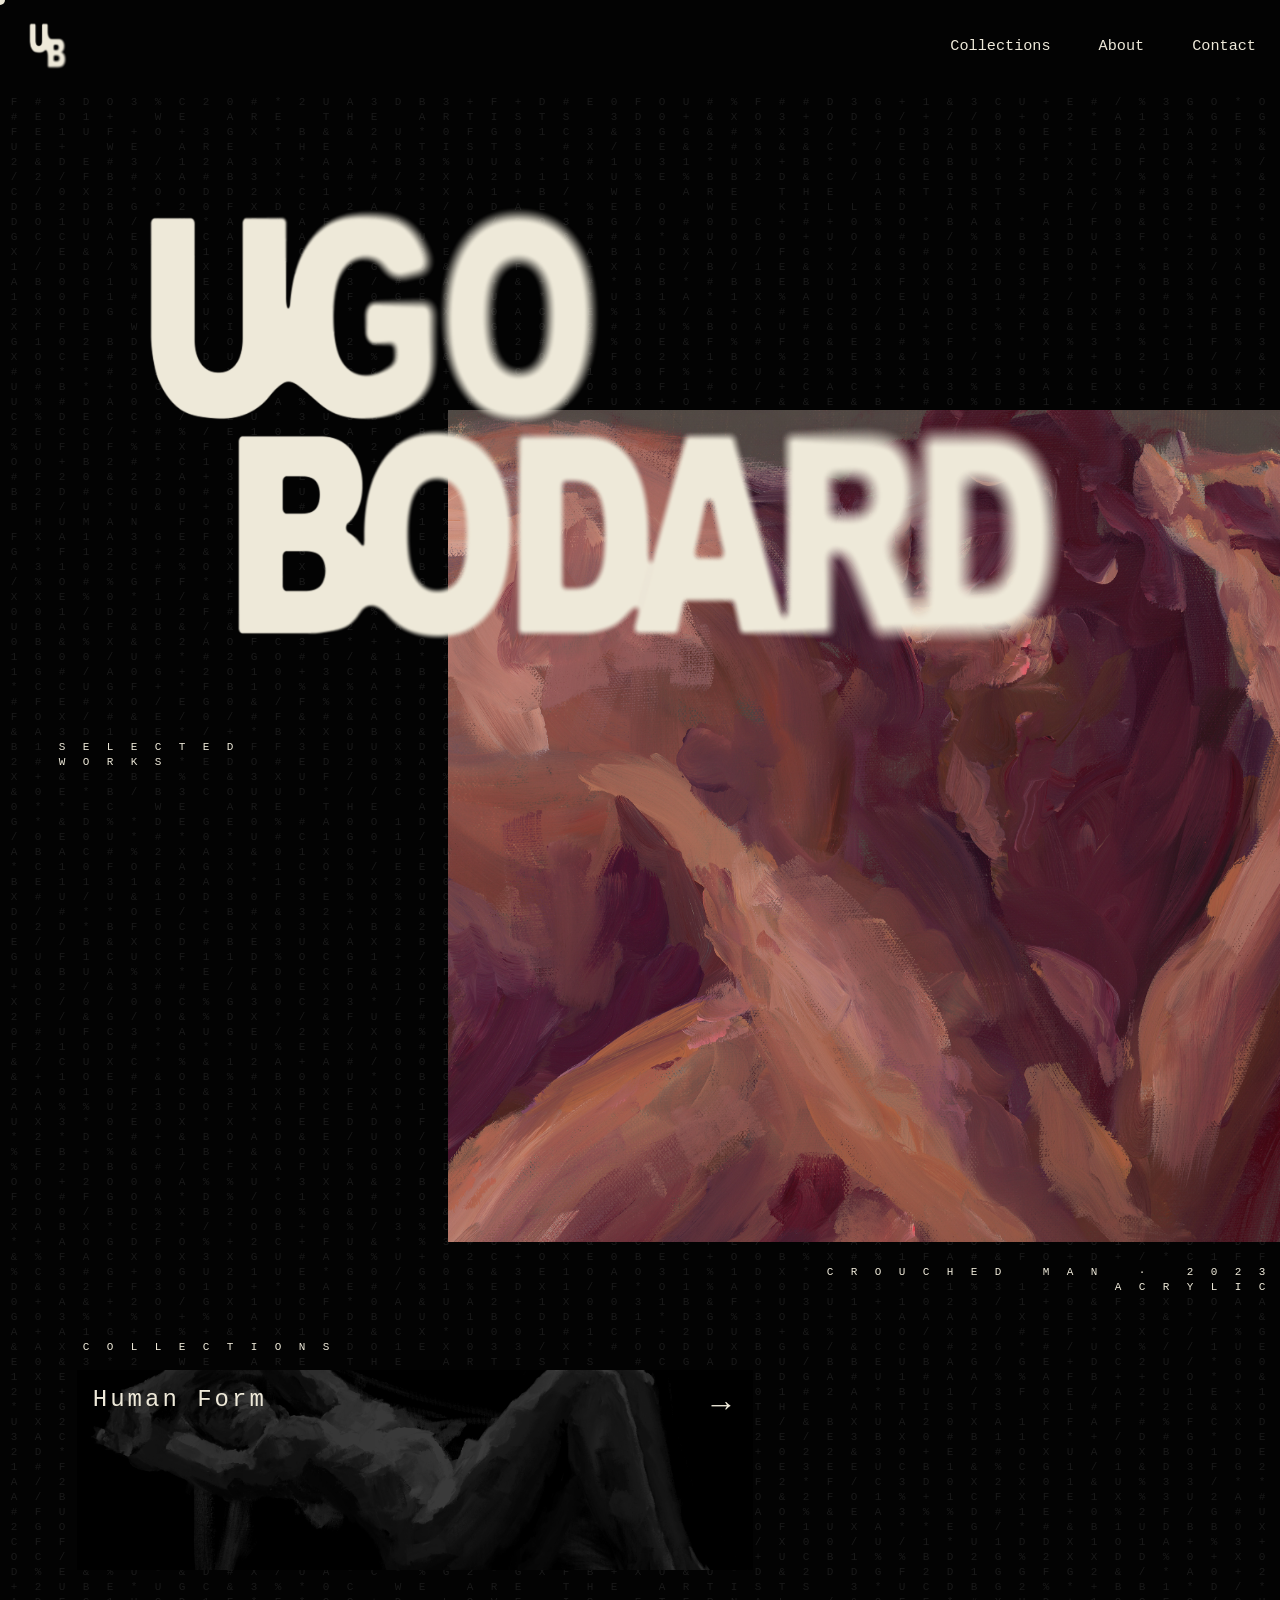
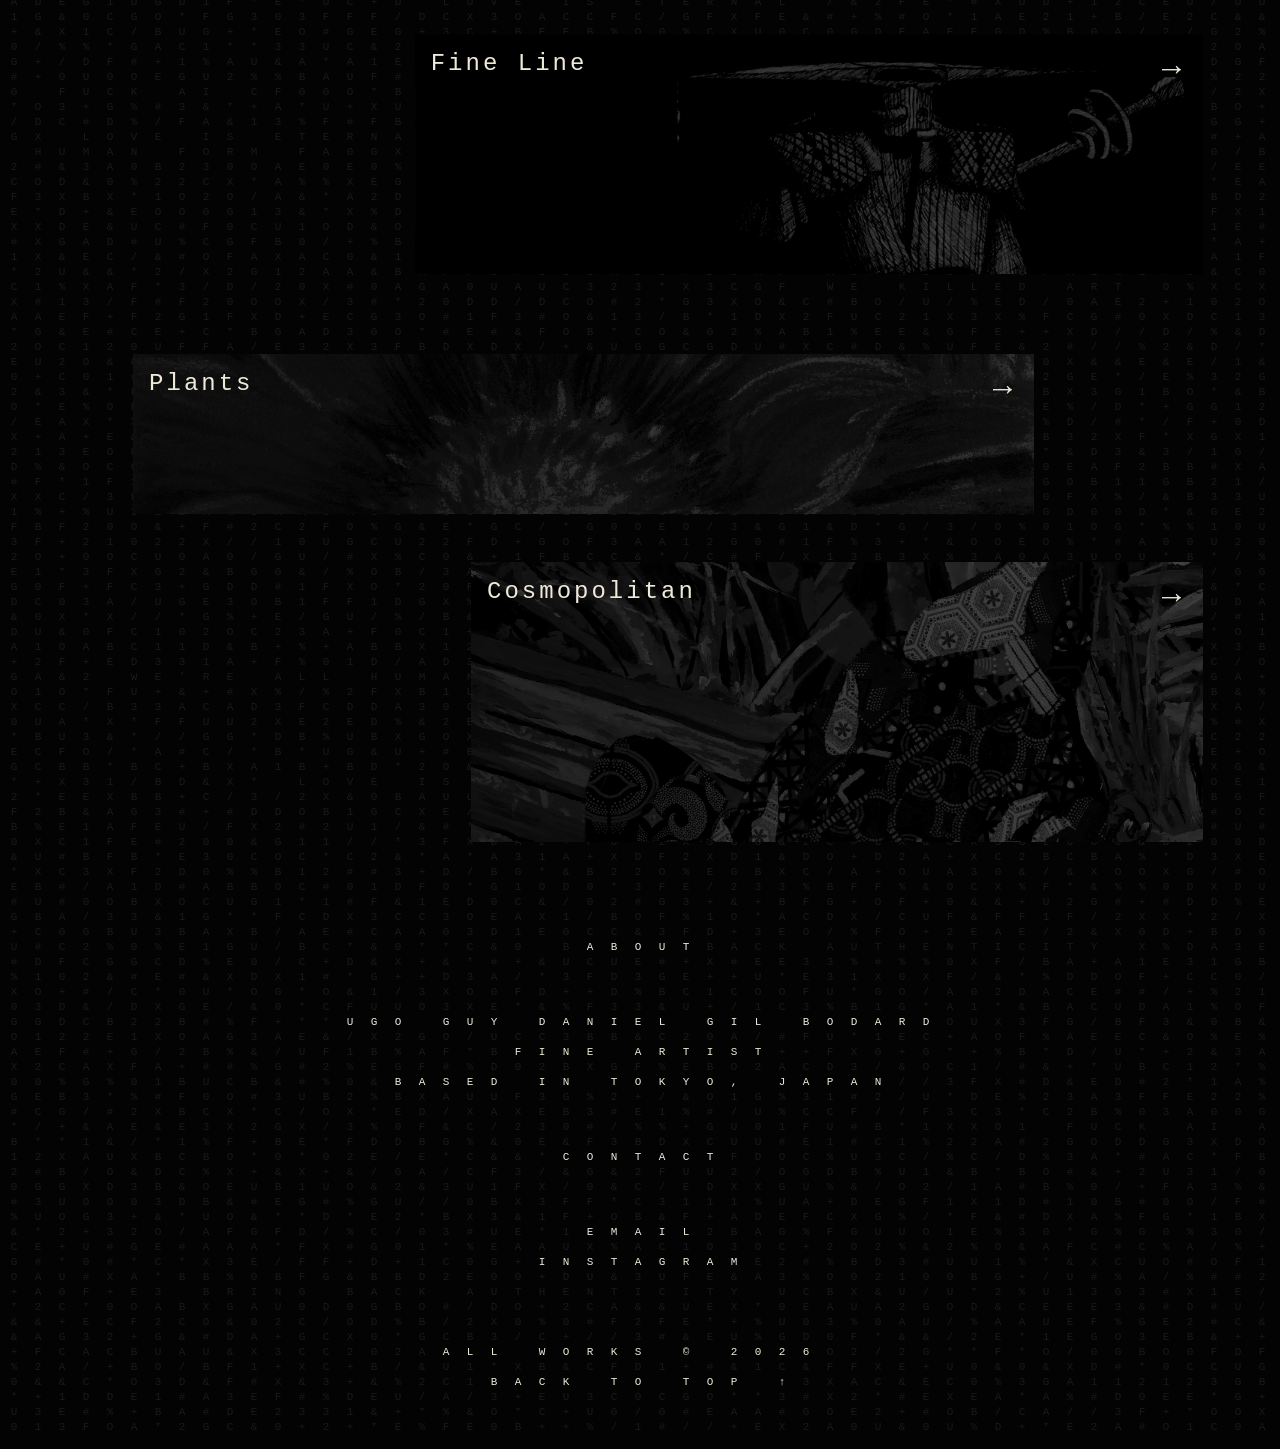
==== index.html @ 3a24d465 "Initial portfolio upload" ====
<!DOCTYPE html>
<html lang="en">
<head>
    <meta charset="UTF-8">
    <meta name="viewport" content="width=device-width, initial-scale=1.0">
    <link
        href="https://fonts.googleapis.com/css2?family=Archivo+Black&family=Lavishly+Yours&display=swap"
        rel="stylesheet"
    >

    <link rel="stylesheet" href="css/style.css">
</head>
<body>

    <div class="character-background">
        <canvas id="character-base"></canvas>
        <canvas id="character-hover"></canvas>
    </div>

    <div class="custom-cursor"></div>

    <header>
        <nav>
            <a href="index.html" class="logo">
                <img src="images/assets/UB Logo.png" alt="Ugo Bodard Signature">
            </a>

            <ul class="nav-links">
                <li><a href="#collections">Collections</a></li>
                <li><a href="#about">About</a></li>
                <li><a href="#contact">Contact</a></li>
            </ul>
        </nav>
    </header>

    <main>

        <div class="intro">

            <section class="hero">
                <div class="hero-title">
                    <img
                        src="images/assets/UB Title.png"
                        alt="Ugo Bodard"
                        class="hero-logo"
                    >
                </div>
            </section>

            <div class="featured">

                <div class="container">

                    <a href="collections/human-form.html?artwork=8" aria-label="View artwork 8 in Human Form">
                        <img
                            src="images/Hero1.jpg"
                            alt="Featured Artwork — view in Human Form"
                        >
                    </a>

                </div>

            </div>

        </div>

        <section class="collections" id="collections">

            <div class="container">

                <!-- Human Form -->
                <a href="collections/human-form.html" class="collection-card">

                    <img class="human-form-image"
                        src="images/Webp/Human Form/H10.webp"
                        alt="Human Form Collection">

                    <div class="overlay"></div>

                    <div class="card-content">

                        <h3>Human Form</h3>

                        <span>→</span>

                    </div>

                </a>

                <!-- Fine Line -->
                <a href="collections/fine-line.html" class="collection-card">

                    <img class="fine-line-image"
                        src="images/Webp/Fine Line/F4.webp"
                        alt="Fine Line Collection">

                    <div class="overlay"></div>

                    <div class="card-content">

                        <h3>Fine Line</h3>

                        <span>→</span>

                    </div>

                </a>

                <!-- Plants -->
                <a href="collections/plants.html" class="collection-card">

                    <img class="plants-image"
                        src="images/Webp/Plants/P5.webp"
                        alt="Plants Collection">

                    <div class="overlay"></div>

                    <div class="card-content">

                        <h3>Plants</h3>

                        <span>→</span>

                    </div>

                </a>

                <!-- Cosmopolitan -->
                <a href="collections/cosmopolitan.html" class="collection-card">

                    <img class="cosmopolitan-image"
                        src="images/Webp/Cosmopolitan/C7.webp"
                        alt="Cosmopolitan Collection">

                    <div class="overlay"></div>

                    <div class="card-content">

                        <h3>Cosmopolitan</h3>

                        <span>→</span>

                    </div>

                </a>

            </div>

        </section>

        <section class="about" id="about">

            <div class="container">

            </div>

        </section>

    </main>

    <footer id="contact">

    </footer>

    <script src="js/script.js"></script>
</body>
</html>
---- css/style.css ----
/* =========================================================
   VARIABLES / RESET
========================================================= */
:root{

    /* Colours */

    --background:#030303;
    --text:#eee9d9;
    --secondary:#BEBEB8;

    /* Fonts */

    --title-font:"Courier New", serif;
    --body-font:"Inter", sans-serif;

    /* Spacing */

    --space-xs:0.5rem;
    --space-sm:1rem;
    --space-md:2rem;
    --space-lg:4rem;
    --space-xl:8rem;

    /* Container */

    --container-width:1400px;

    /* Animation */

    --transition:300ms ease;

}

*{
    margin:0;
    padding:0;
    box-sizing:border-box;
}

/* =========================================================
   GLOBAL
========================================================= */

html{
    scroll-behavior:smooth;
}
body{
    background:var(--background);

    color:var(--text);

    font-family:var(--body-font);

    overflow-x:hidden;

    position: relative;
}
a,
button,
input,
textarea,
select,
[role="button"] {
    cursor: none;
}
* {
    cursor: none !important;
}
main {
    position: relative;
    z-index: 1;
}

/* =========================================================
   CUSTOM CURSOR
========================================================= */

@media (hover: none) and (pointer: coarse) {

    .custom-cursor {
        display: none;
    }

    #character-hover {
        display: none;
    }

}

.custom-cursor {
    position: fixed;

    width: 10px;
    height: 10px;

    border-radius: 50%;

    background: var(--text);

    pointer-events: none;

    z-index: 2147483647;

    transform: translate(-50%, -50%);

    mix-blend-mode: difference;

    transition:
        width 0.2s ease,
        height 0.2s ease;
}
.custom-cursor.active {
    width: 28px;
    height: 28px;
}

/* =========================================================
   CHARACTER BACKGROUND
========================================================= */

.character-background {
    position: absolute;

    top: 0;
    left: 0;

    width: 100%;
    height: 100%;

    z-index: 0;

    pointer-events: none;
}
#character-base,
#character-hover {
    position: absolute;

    top: 0;
    left: 0;

    width: 100%;
    height: 100%;
}
#character-hover {
    pointer-events: none;
}
.character {
    display: block;

    text-align: center;

    opacity: 0.7;

    user-select: none;
}

/* =========================================================
   HEADER / NAVIGATION
========================================================= */

header {
    position: fixed;

    top: 0;
    left: 0;

    width: 100%;
    height: 90px;

    background: var(--background);

    z-index: 1000;
}
nav{
    height: 100%;

    display:flex;
    justify-content:space-between;
    align-items:center;

    padding: 0 1.5rem;
}
.logo {
    display: flex;
    align-items: center;
}
.logo img {

    height: 55px;

    width: auto;

    transition:transform var(--transition);

}
.logo:hover img {

    transform: scale(1.05);

}
.nav-links {
    display:flex;

    gap:3rem;

    list-style:none;
}
.nav-links a {

    font-family: "Courier New", monospace;

    color:var(--text);

    text-decoration:none;

    font-size:0.95rem;

    transition:opacity var(--transition);
}
.nav-links a:hover{

    opacity:.6;

}

/* =========================================================
   PAGE
========================================================= */

.page {
    position: relative;
}

/* =========================================================
   CONTAINER
========================================================= */

.container {
    width: 100%;
    max-width: var(--container-width);
    margin-inline: auto;
    padding-inline: 0;
}

/* =========================================================
   INTRO
========================================================= */
.intro {
    position: relative;
    height: calc(20vh + 83vw);
}

/* =========================================================
   HERO
========================================================= */

@media (max-width: 768px) {

    .hero {
        min-height: 100svh;
    }

}
.hero {
    position: relative;
    z-index: 2;
}
.hero-title {
    width: 90vw;
    max-width: 1600px;

    position: absolute;

    left: 2vw;
    top: 10vh;

    z-index: 2;
}
.hero-logo {
    display: block;
    width: 90vw;
    max-width: 1600px;
    height: auto;
}
.hero-name {
    display: flex;
    flex-direction: column;
    align-items: flex-start;
    margin: 0;

    font-family: "Archivo Black", sans-serif;
    font-size: clamp(5rem, 15vw, 16rem);
    font-weight: 400;
    line-height: 0.85;
    letter-spacing: -0.06em;
}
.hero-name span {
    display: block;
    position: relative;
    color: var(--text);
    isolation: isolate;
}
.hero-name span::after {
    content: attr(data-text);
    position: absolute;
    inset: 0;
    color: var(--text);
    filter: blur(7px);
    opacity: 0.9;
    -webkit-mask-image: linear-gradient(
        to right,
        transparent 0%,
        transparent 10%,
        black 100%
    );
    mask-image: linear-gradient(
        to right,
        transparent 0%,
        transparent 10%,
        black 100%
    );
    pointer-events: none;
    z-index: -1;
}
/* =========================================================
   FEATURED ARTWORK
========================================================= */

.featured .container {
    width: 100%;
    height: 100%;
    max-width: none;
    margin: 0;
    padding: 0;
}
.featured {
    position: absolute;

    top: calc(20vh + 18vw);
    right: 0;

    width: 65vw;
    aspect-ratio: 1 / 1;

    z-index: 0;

    overflow: hidden;
}
.featured img {
    width: 100%;
    height: 100%;

    object-fit: cover;

    object-position: 50% 50%;

    transform: scale(2) translate(-10%, 20%);

    display: block;
}

/* =========================================================
   COLLECTION CARDS
========================================================= */

.collections {
    padding: var(--space-xl) 6vw;
}
.collection-card{

    position:relative;

    color:var(--text);

    text-decoration:none;

    display:block;

    height:150px;

    border-radius:0;

    overflow:hidden;

    margin-bottom:0rem;


}
.collection-card img{

    width:100%;

    height:100%;

    object-fit:cover;

    filter:grayscale(100%) contrast(140%) brightness(.35);

    transition: filter 600ms ease;
    will-change: filter;

}
.human-form-image{
    object-position: center 45%;
}
.fine-line-image{
    object-position: center 2%;
}
.plants-image{
    object-position: center 50%;
}
.cosmopolitan-image{
    object-position: center 17%;
}
.overlay{

    position:absolute;

    inset:0;

    background:linear-gradient(

        to right,

        rgba(0,0,0,.45),

        rgba(0,0,0,.25)

    );

}
.card-content{

    position:absolute;

    inset:0;

    display:flex;

    justify-content:space-between;

    align-items:top;

    padding:1rem;

}
.card-content h3{

    font-family:var(--title-font);

    font-size:1.5rem;

    font-weight:300;

    letter-spacing:3px;

}
.card-content span{

    font-size:2rem;

    transition:transform .4s ease;

}
.collection-card:hover img{

    filter:grayscale(100%) contrast(140%) brightness(1);

}
.collection-card:hover span{

    transform:translateX(10px);

}
.collections .collection-card:nth-of-type(1) {
    width: 60%;
    height: 200px;
    margin-bottom: 4rem;
}
.collections .collection-card:nth-of-type(2) {
    width: 70%;
    height: 240px;
    margin-left: auto;
    margin-bottom: 5rem;
}
.collections .collection-card:nth-of-type(3) {
    width: 80%;
    height: 160px;
    margin-left: 5%;
    margin-bottom: 3rem;
}
.collections .collection-card:nth-of-type(4) {
    width: 65%;
    height: 280px;
    margin-left: auto;
    margin-bottom: 4rem;
}

/* =========================================================
   ABOUT
========================================================= */

.about {
    position: relative;
    min-height:35vh;
    padding: 0 6vw 2rem;
}

/* =========================================================
   GRID EMAIL LINK
========================================================= */

.grid-email-link {
    position: absolute;

    display: block;

    z-index: 10;

    background: transparent;

    cursor: none;

    pointer-events: auto;
}

/* =========================================================
   FOOTER
========================================================= */

footer {
    position: relative;
    min-height: 100px;
    width: 100%;
}
.grid-back-to-top {
    position: absolute;
    display: block;
    z-index: 10;
    background: transparent;
    cursor: none;
}
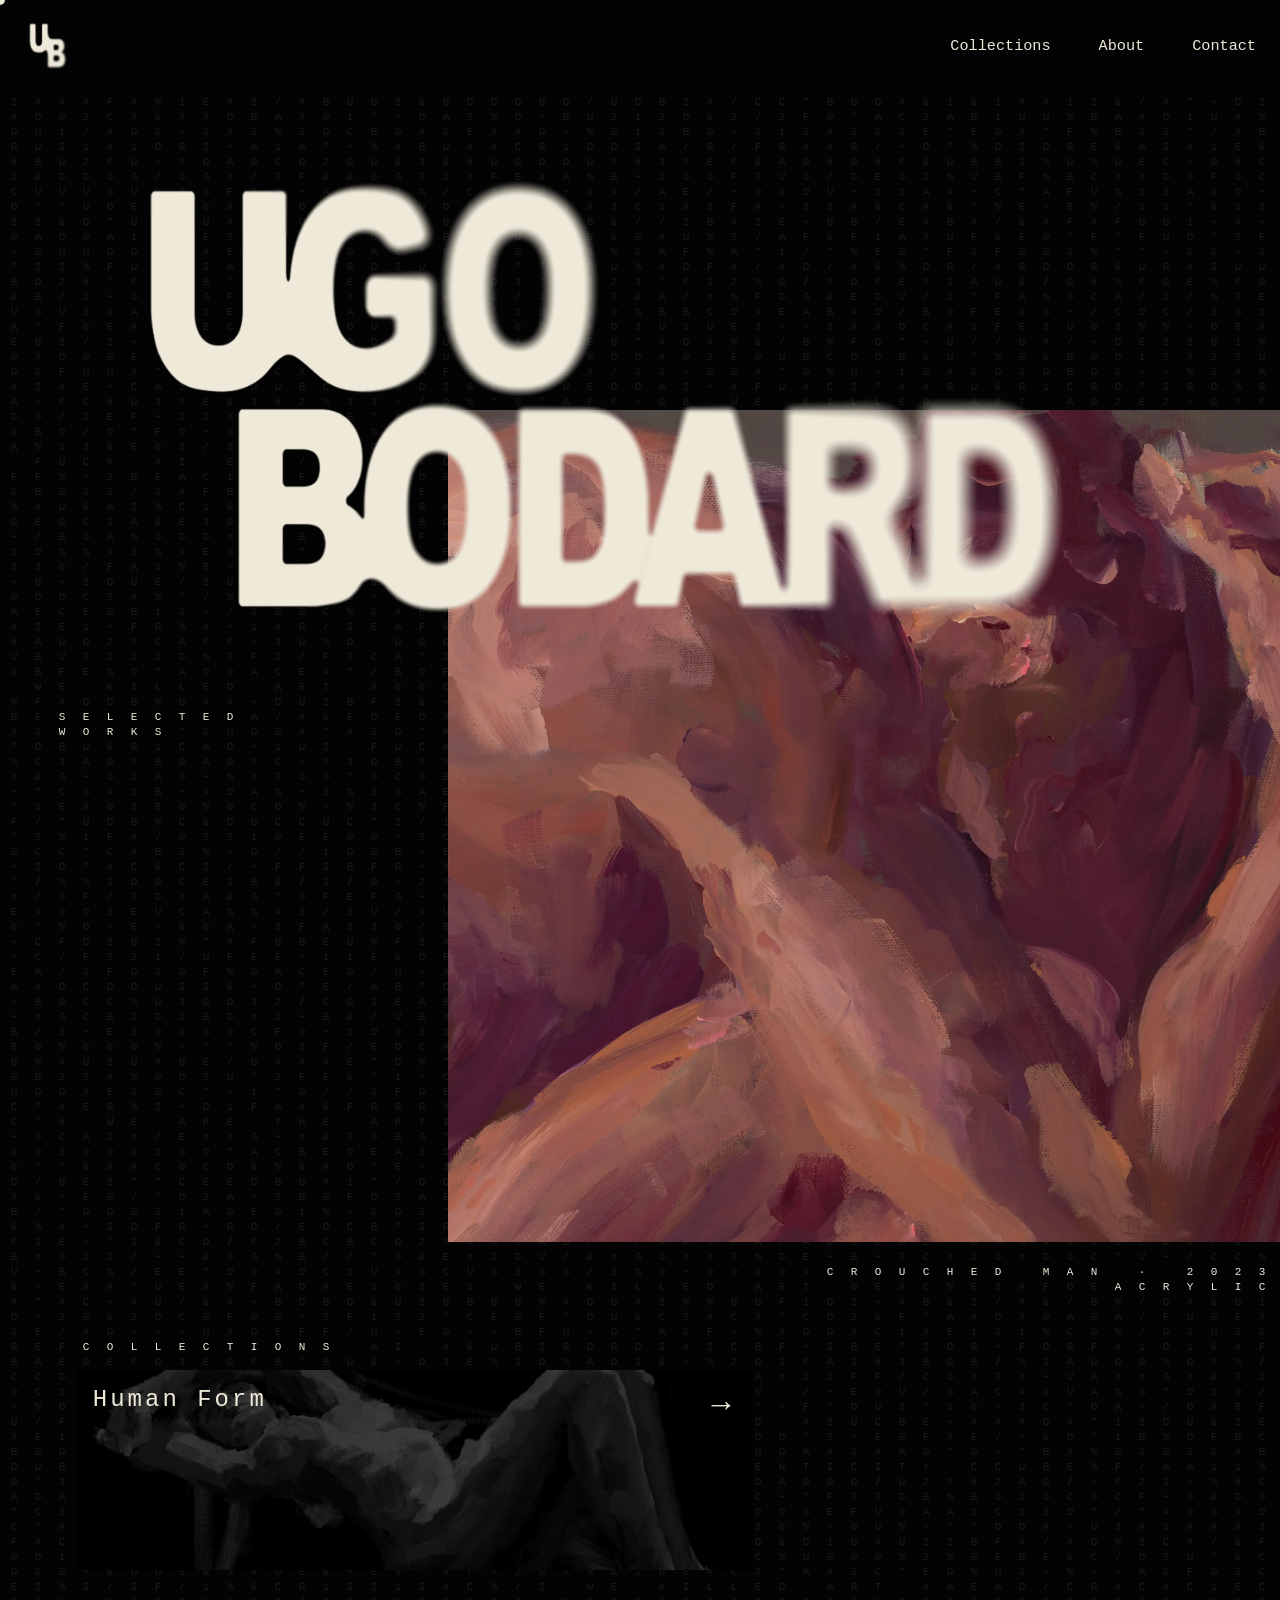
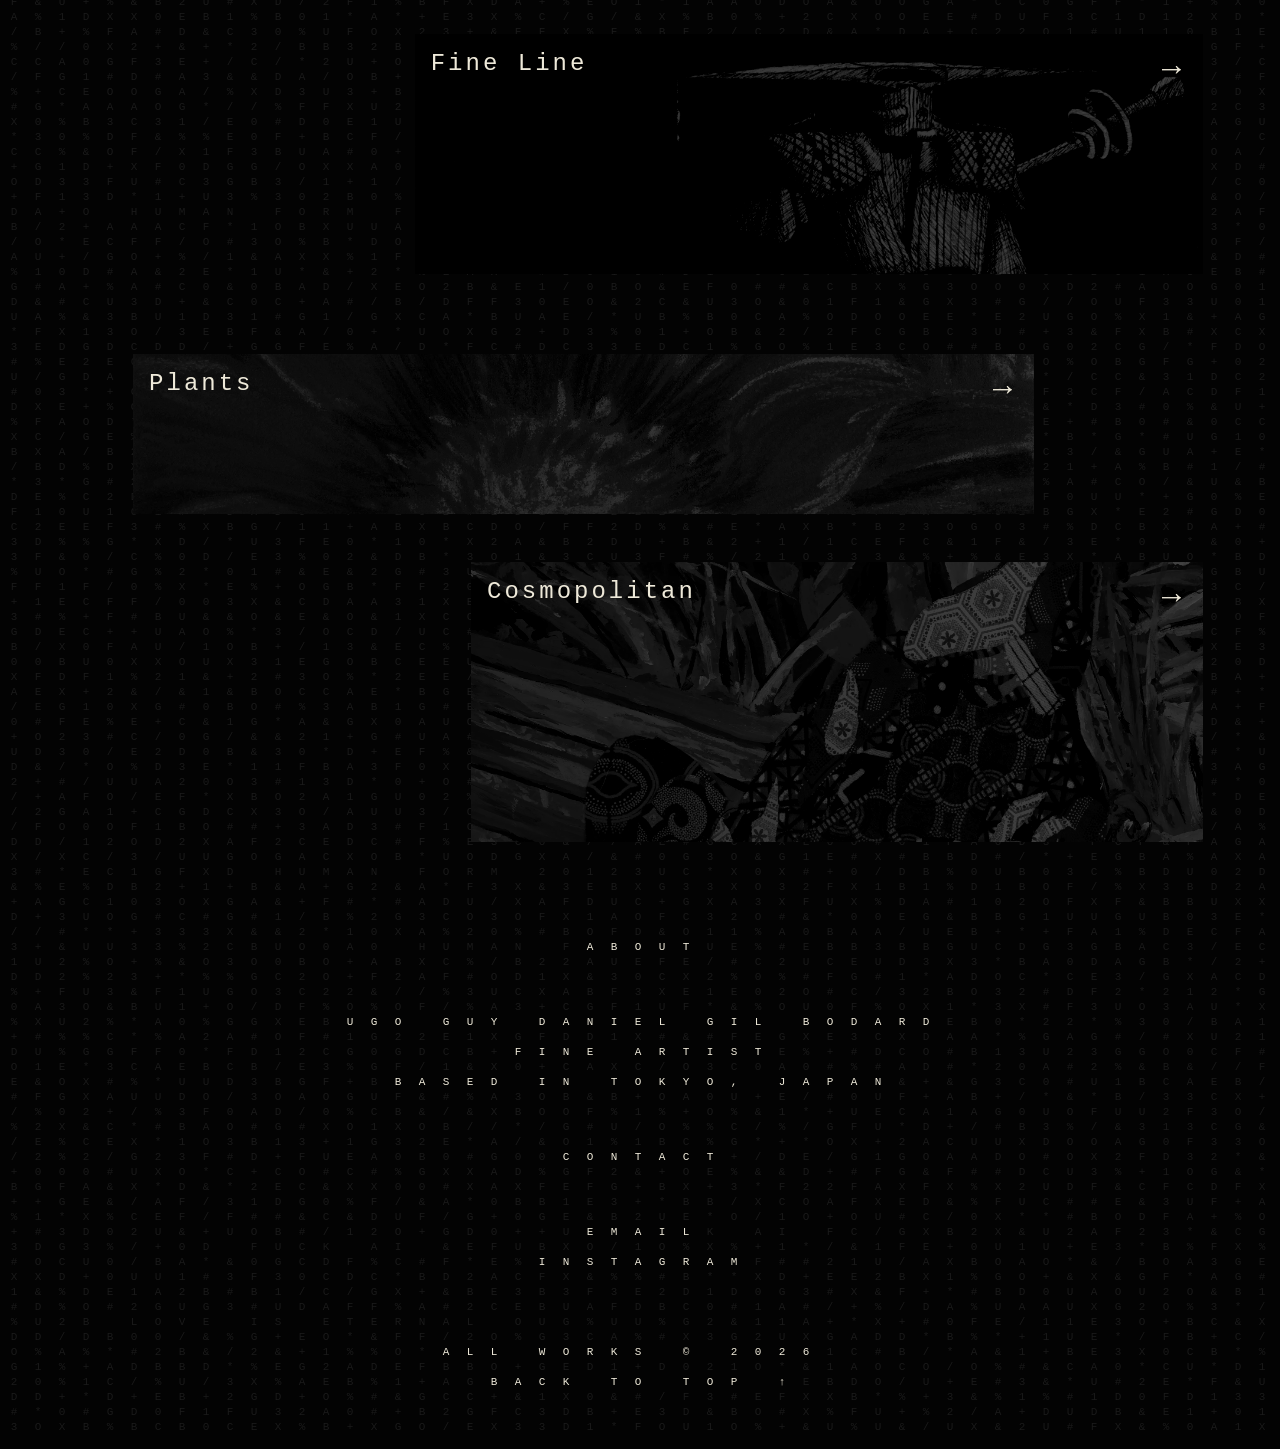
==== commit 419c3e20: "reducing Image sizes" ====
--- a/index.html
+++ b/index.html
@@ -53,7 +53,7 @@
 
                     <a href="collections/human-form.html?artwork=8" aria-label="View artwork 8 in Human Form">
                         <img
-                            src="images/Hero1.jpg"
+                            src="images/Webp/Human Form/H8.webp"
                             alt="Featured Artwork — view in Human Form"
                         >
                     </a>
--- a/css/style.css
+++ b/css/style.css
@@ -273,7 +273,7 @@
     position: absolute;
 
     left: 2vw;
-    top: 10vh;
+    top: 7vh;
 
     z-index: 2;
 }
